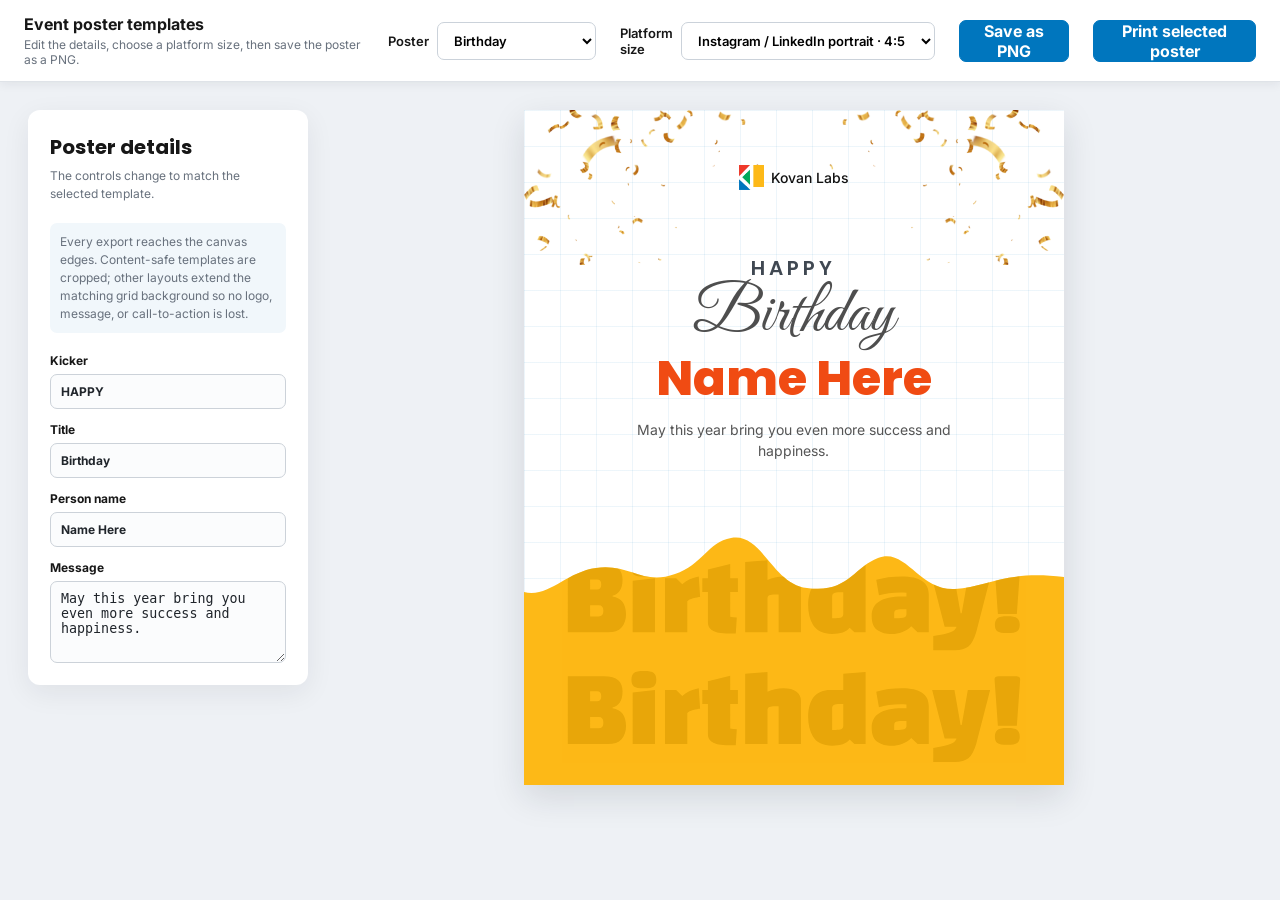
==== figma-export/index.html @ 2236638f "Add automated event poster generation and delivery with Supabase (GH#39) Implements an automated wor" ====
<!doctype html>
<html lang="en">
<head>
  <meta charset="utf-8">
  <meta name="viewport" content="width=device-width, initial-scale=1">
  <meta name="description" content="Reusable Kovan Labs event poster templates">
  <title>Kovan Labs poster templates</title>
  <link rel="preconnect" href="https://fonts.googleapis.com">
  <link rel="preconnect" href="https://fonts.gstatic.com" crossorigin>
  <link href="https://fonts.googleapis.com/css2?family=Great+Vibes&family=Inter:wght@400;500;600&family=Poppins:wght@600;700;800&display=swap" rel="stylesheet">
  <link rel="stylesheet" href="poster-templates.css">
</head>
<body>
  <header class="toolbar">
    <div>
      <strong>Event poster templates</strong>
      <span>Edit the details, choose a platform size, then save the poster as a PNG.</span>
    </div>
    <label>Poster
      <select id="poster-picker">
        <option value="birthday">Birthday</option>
        <option value="hiring">Hiring</option>
        <option value="anniversary">Work anniversary</option>
        <option value="festival">Festival / greeting</option>
        <option value="company">Company event</option>
      </select>
    </label>
    <label>Platform size
      <select id="size-picker">
        <option value="1080x1350">Instagram / LinkedIn portrait · 4:5</option>
        <option value="1080x1080">Instagram / LinkedIn square · 1:1</option>
        <option value="1080x1920">Instagram / Facebook story · 9:16</option>
        <option value="1200x1500">Facebook portrait · 4:5</option>
      </select>
    </label>
    <button id="download-poster" type="button">Save as PNG</button>
    <button id="print-poster" type="button">Print selected poster</button>
  </header>

  <main class="workspace">
    <aside class="editor" aria-label="Poster content editor">
      <h1>Poster details</h1>
      <p>The controls change to match the selected template.</p>
      <p class="export-note">Every export reaches the canvas edges. Content-safe templates are cropped; other layouts extend the matching grid background so no logo, message, or call-to-action is lost.</p>
      <div id="editor-fields"></div>
      <label class="file-field">Person photo
        <input id="photo-input" type="file" accept="image/*">
        <small>Used by the work-anniversary template.</small>
      </label>
    </aside>

    <p id="export-status" class="export-status" role="status" aria-live="polite"></p>

    <section class="posters" aria-label="Poster previews">
      <article class="poster poster--birthday is-selected" data-poster="birthday">
        <div class="brand-lockup"><img src="../reference/logo/kovan_logo_square.jpg" alt=""><span>Kovan Labs</span></div>
        <img class="confetti confetti--left" src="images/node-84.png" alt="">
        <img class="confetti confetti--right" src="images/node-84.png" alt="">
        <div class="birthday-copy">
          <span class="eyebrow" data-field="kicker">Happy</span>
          <h2 data-field="title">Birthday</h2>
          <h3 data-field="name">Name Here</h3>
          <p data-field="message">May this year bring you even more success and happiness.</p>
        </div>
        <svg class="birthday-footer" viewBox="0 0 540 285" preserveAspectRatio="none" aria-hidden="true">
          <defs>
            <clipPath id="birthday-wave-clip">
              <path d="M0 92C25 98 42 72 72 68C105 63 119 86 151 74C178 65 184 42 207 38C238 32 248 84 283 88C323 94 330 67 354 58C382 47 395 91 431 89C463 87 481 70 540 77V285H0Z"/>
            </clipPath>
          </defs>
          <g clip-path="url(#birthday-wave-clip)">
            <rect width="540" height="285" fill="#FDB917"/>
            <svg class="birthday-pattern" x="38" y="20" width="464" height="254" viewBox="0 0 799 450" preserveAspectRatio="none" overflow="hidden">
              <image href="../Group%2027.svg" width="799" height="1247"/>
            </svg>
          </g>
        </svg>
      </article>

      <article class="poster poster--hiring" data-poster="hiring">
        <div class="brand-lockup brand-lockup--left"><img src="../reference/logo/kovan_logo_square.jpg" alt=""><span>Kovan Labs</span></div>
        <div class="hiring-copy">
          <h2 data-field="title">We’re<br>Hiring</h2>
          <h3 data-field="role">Role Here</h3>
          <div class="job-meta"><span data-field="experience">2+ years</span><span data-field="mode">Hybrid mode</span></div>
        </div>
        <img class="briefcase" src="images/job-1-337.png" alt="Leather work briefcase">
        <div class="hiring-cta">
          <i aria-hidden="true"></i>
          <p data-field="message">If you’re the right fit, <strong>apply now!</strong><br>Send your CV to <strong>careers@kovanlabs.com</strong></p>
        </div>
      </article>

      <article class="poster poster--anniversary" data-poster="anniversary">
        <div class="brand-lockup"><img src="../reference/logo/kovan_logo_square.jpg" alt=""><span>Kovan Labs</span></div>
        <div class="anniversary-copy">
          <span class="eyebrow" data-field="kicker">Happy</span>
          <h2 data-field="title">Work Anniversary</h2>
        </div>
        <div class="photo-stack">
          <div class="blue-card"></div>
          <figure><img data-photo src="images/image-190.png" alt="Employee portrait"></figure>
          <i class="triangle triangle--left"></i><i class="triangle triangle--right"></i>
        </div>
        <div class="anniversary-message">
          <h3 data-field="name">Name Here</h3>
          <strong data-field="years">Cheers to 1 year!</strong>
          <p data-field="message">Wishing you continued success and happiness ahead.</p>
        </div>
        <div class="corner-ribbon" aria-hidden="true"></div>
      </article>

      <article class="poster poster--festival" data-poster="festival">
        <div class="brand-lockup"><img src="../reference/logo/kovan_logo_square.jpg" alt=""><span>Kovan Labs</span></div>
        <svg class="festival-arch" viewBox="0 0 540 320" preserveAspectRatio="none" aria-hidden="true">
          <path d="M0 320V160C0 74 74 0 160 0H380C466 0 540 74 540 160V320Z" fill="#39C27C"/>
          <path d="M60 320V170C60 104 112 50 180 50H360C428 50 480 104 480 170V320Z" fill="#0076be"/>
          <path d="M120 320V180C120 128 162 90 212 90H328C378 90 420 128 420 180V320Z" fill="#FDB917"/>
        </svg>
        <div class="festival-copy">
          <span class="eyebrow" data-field="kicker">Wishing you a</span>
          <h2 data-field="title">Happy Festival</h2>
          <h3 data-field="name">Kovan team</h3>
          <p data-field="message">May this celebration bring you and your family joy, health, and prosperity.</p>
        </div>
        <div class="festival-ribbon" aria-hidden="true"></div>
      </article>

      <article class="poster poster--company" data-poster="company">
        <div class="brand-lockup"><img src="../reference/logo/kovan_logo_square.jpg" alt=""><span>Kovan Labs</span></div>
        <div class="company-copy">
          <span class="eyebrow company-eyebrow" data-field="kicker">Kovan Labs presents</span>
          <h2 data-field="title">Company Event</h2>
          <p data-field="name" class="company-name">Everyone is invited</p>
          <p data-field="message">Come join us for an afternoon of connection, celebration, and fun.</p>
        </div>
        <div class="company-bar" aria-hidden="true"></div>
      </article>
    </section>
  </main>
  <script src="poster-templates.js"></script>
</body>
</html>
---- figma-export/poster-templates.css ----
:root { --red:#ef3829; --green:#00a95c; --yellow:#fdb917; --blue:#0076be; --ink:#171717; --muted:#666; }
* { box-sizing:border-box; }
body { margin:0; color:var(--ink); background:#eef1f5; font-family:Inter,Arial,sans-serif; }
.toolbar { position:sticky; z-index:10; top:0; display:flex; align-items:center; gap:24px; padding:14px 24px; background:#fff; border-bottom:1px solid #dfe3e8; box-shadow:0 2px 10px #18212b12; }
.toolbar div { margin-right:auto; display:grid; gap:3px; }.toolbar span,.editor p,.file-field small { color:#68717d; font-size:12px; }
.toolbar label { display:flex; align-items:center; gap:8px; font-size:13px; font-weight:600; }
select,button,input { font:inherit; } select,button { min-height:38px; border:1px solid #cbd2da; border-radius:7px; background:#fff; padding:0 12px; }
button { border-color:var(--blue); color:#fff; background:var(--blue); font-weight:700; cursor:pointer; }
.workspace { display:grid; grid-template-columns:280px minmax(0,1fr); gap:28px; max-width:1500px; margin:auto; padding:28px; }
.export-note { padding:10px; border-radius:7px; background:#f1f7fb; }
.export-status { position:fixed; z-index:20; right:24px; bottom:24px; display:none; margin:0; padding:11px 14px; border-radius:8px; color:#fff; background:#202a35; box-shadow:0 5px 20px #0003; font-size:13px; }
.export-status.is-visible { display:block; }
.editor { position:sticky; top:94px; align-self:start; padding:22px; border-radius:12px; background:#fff; box-shadow:0 8px 28px #17212b12; }
.editor h1 { margin:0; font:700 20px Poppins,sans-serif; }.editor p { margin:5px 0 20px; line-height:1.5; }
#editor-fields { display:grid; gap:13px; }.editor label { display:grid; gap:6px; font-size:12px; font-weight:700; }
.editor input,.editor textarea { width:100%; border:1px solid #ccd2d9; border-radius:7px; padding:9px 10px; color:#20252b; background:#fbfcfd; }
.editor textarea { min-height:82px; resize:vertical; }.file-field { margin-top:16px; }.file-field.is-hidden { display:none; }
.posters { display:flex; flex-wrap:wrap; align-items:flex-start; justify-content:center; gap:28px; }
.poster { position:relative; overflow:hidden; width:min(100%,540px); aspect-ratio:4/5; background-color:#fff; background-image:linear-gradient(#0076be12 1px,transparent 1px),linear-gradient(90deg,#0076be12 1px,transparent 1px); background-size:36px 36px; box-shadow:0 12px 32px #15202c20; display:none; isolation:isolate; }
.poster.is-selected { display:block; }
.brand-lockup { position:absolute; z-index:5; top:55px; left:50%; display:flex; align-items:center; gap:7px; transform:translateX(-50%); color:#111; font:500 14px/1 Inter,Arial,sans-serif; white-space:nowrap; }
.brand-lockup img { width:25px; height:25px; object-fit:contain; }
.brand-lockup--left { left:40px; transform:none; }
.eyebrow { display:block; color:#404852; font:600 20px Poppins,sans-serif; letter-spacing:.2em; text-transform:uppercase; }
.birthday-copy { position:relative; z-index:3; margin:143px auto 0; width:82%; text-align:center; }.birthday-copy h2 { margin:1px 0 -1px; color:#4e4e4e; font:400 64px/1 "Great Vibes",Georgia,serif; }.birthday-copy h3 { margin:5px 0 13px; color:#f04b13; font:800 48px/1.12 Poppins,sans-serif; }.birthday-copy p { max-width:350px; margin:auto; color:#555; font-size:14px; line-height:1.55; }
.confetti { position:absolute; z-index:2; top:0; width:45%; height:155px; object-fit:cover; object-position:top; }.confetti--left { left:0; }.confetti--right { right:0; transform:scaleX(-1); }
.birthday-footer { position:absolute; z-index:1; left:0; bottom:0; width:100%; height:285px; overflow:hidden; }.birthday-pattern { overflow:hidden; opacity:.62; }
.hiring-copy { position:absolute; left:40px; top:140px; z-index:3; }.hiring-copy h2 { margin:0; color:#f00016; font:800 84px/.88 Poppins,sans-serif; letter-spacing:-.04em; }.hiring-copy h3 { display:inline-block; margin:25px 0 8px; padding:2px 8px; background:var(--yellow); font:700 58px/1.12 Poppins,sans-serif; }.job-meta { display:flex; gap:28px; padding-left:36px; font-size:15px; font-weight:600; }.briefcase { position:absolute; z-index:2; right:-3px; top:407px; width:183px; transform:rotate(2deg); }.hiring-cta { position:absolute; left:40px; bottom:34px; }.hiring-cta i { display:block; width:0; height:0; margin-bottom:13px; border-left:8px solid transparent; border-right:8px solid transparent; border-top:13px solid var(--yellow); }.hiring-cta p { margin:0; color:#333; font-size:13px; line-height:1.55; }
.anniversary-copy { position:absolute; z-index:4; top:110px; width:100%; text-align:center; }.anniversary-copy h2 { margin:4px 0 0; color:var(--blue); font:400 43px/1 "Great Vibes",Georgia,serif; }.photo-stack { position:absolute; z-index:3; top:200px; left:50%; width:235px; height:274px; transform:translateX(-50%); }.photo-stack .blue-card { position:absolute; inset:10px 25px 9px -18px; background:var(--blue); transform:rotate(-7deg); }.photo-stack figure { position:absolute; inset:0; margin:0; padding:11px; background:#fff; border:2px solid #e6e6e6; box-shadow:0 5px 13px #1b27352b; }.photo-stack img { width:100%; height:100%; object-fit:cover; }.triangle { position:absolute; width:0; height:0; border-top:14px solid transparent; border-bottom:14px solid transparent; border-left:22px solid var(--blue); }.triangle--left { left:-7px; bottom:-7px; transform:rotate(45deg); }.triangle--right { right:-38px; top:107px; }
.anniversary-message { position:absolute; z-index:3; top:505px; width:100%; padding:0 90px; text-align:center; }.anniversary-message h3 { margin:0 0 7px; color:var(--blue); font:700 19px Poppins,sans-serif; }.anniversary-message strong { font-size:13px; }.anniversary-message p { margin:5px auto; max-width:330px; color:#555; font-size:12px; line-height:1.5; }.corner-ribbon { position:absolute; right:-20px; top:-12px; width:80px; height:40px; border:10px solid var(--blue); transform:rotate(35deg); }
/* Festival / greeting poster — logo + copy on light bg, colourful arch at bottom */
.festival-arch { position:absolute; z-index:1; left:0; top:auto; bottom:0; width:100%; height:300px; }
.festival-copy { position:relative; z-index:3; margin:150px auto 0; width:82%; text-align:center; }
.festival-copy h2 { margin:2px 0 -1px; color:#0d5a3c; font:400 62px/1 "Great Vibes",Georgia,serif; }
.festival-copy h3 { margin:6px 0 12px; color:var(--red); font:800 40px/1.12 Poppins,sans-serif; }
.festival-copy p { max-width:360px; margin:auto; color:#444; font-size:14px; line-height:1.55; }
.festival-ribbon { position:absolute; z-index:4; left:0; bottom:0; width:100%; height:18px; background:repeating-linear-gradient(90deg,var(--red) 0 40px,var(--yellow) 40px 80px,var(--green) 80px 120px,var(--blue) 120px 160px); }
/* Company event poster */
.company-copy { position:relative; z-index:3; margin:150px auto 0; width:80%; text-align:center; }
.company-eyebrow { font-size:14px; }
.company-copy h2 { margin:4px 0 12px; color:var(--blue); font:800 52px/1.08 Poppins,sans-serif; }
.company-copy .company-name { margin:0 0 14px; color:var(--red); font:700 22px/1.2 Poppins,sans-serif; }
.company-copy p { max-width:380px; margin:auto; color:#444; font-size:15px; line-height:1.6; }
.company-bar { position:absolute; z-index:2; left:0; bottom:0; width:100%; height:8px; background:var(--ink); }
@media (max-width:900px) { .toolbar { flex-wrap:wrap; gap:10px; }.toolbar div { width:100%; }.workspace { grid-template-columns:1fr; padding:16px; }.editor { position:static; }.poster { font-size:80%; } }
@media print { @page { size:8in 10in; margin:0; } body { background:#fff; }.toolbar,.editor { display:none!important; }.workspace,.posters { display:block; padding:0; margin:0; }.poster { display:none; width:8in; height:10in; box-shadow:none; print-color-adjust:exact; -webkit-print-color-adjust:exact; }.poster.is-selected { display:block; } }

/* Headless export captures the actual 540×675 template without re-layout. */
.export-mode { width:var(--export-width); height:var(--export-height); overflow:hidden; background:#fff; }
.export-mode .toolbar,.export-mode .editor,.export-mode .export-status { display:none!important; }
.export-mode .workspace { display:grid; place-items:center; width:100%; height:100%; max-width:none; margin:0; padding:0; }
.export-mode .posters { display:block; width:540px; height:675px; }
.export-mode .poster { display:none; width:540px; height:675px; max-width:none; transform:none; box-shadow:none; }
.export-mode .poster.is-selected { display:block; }
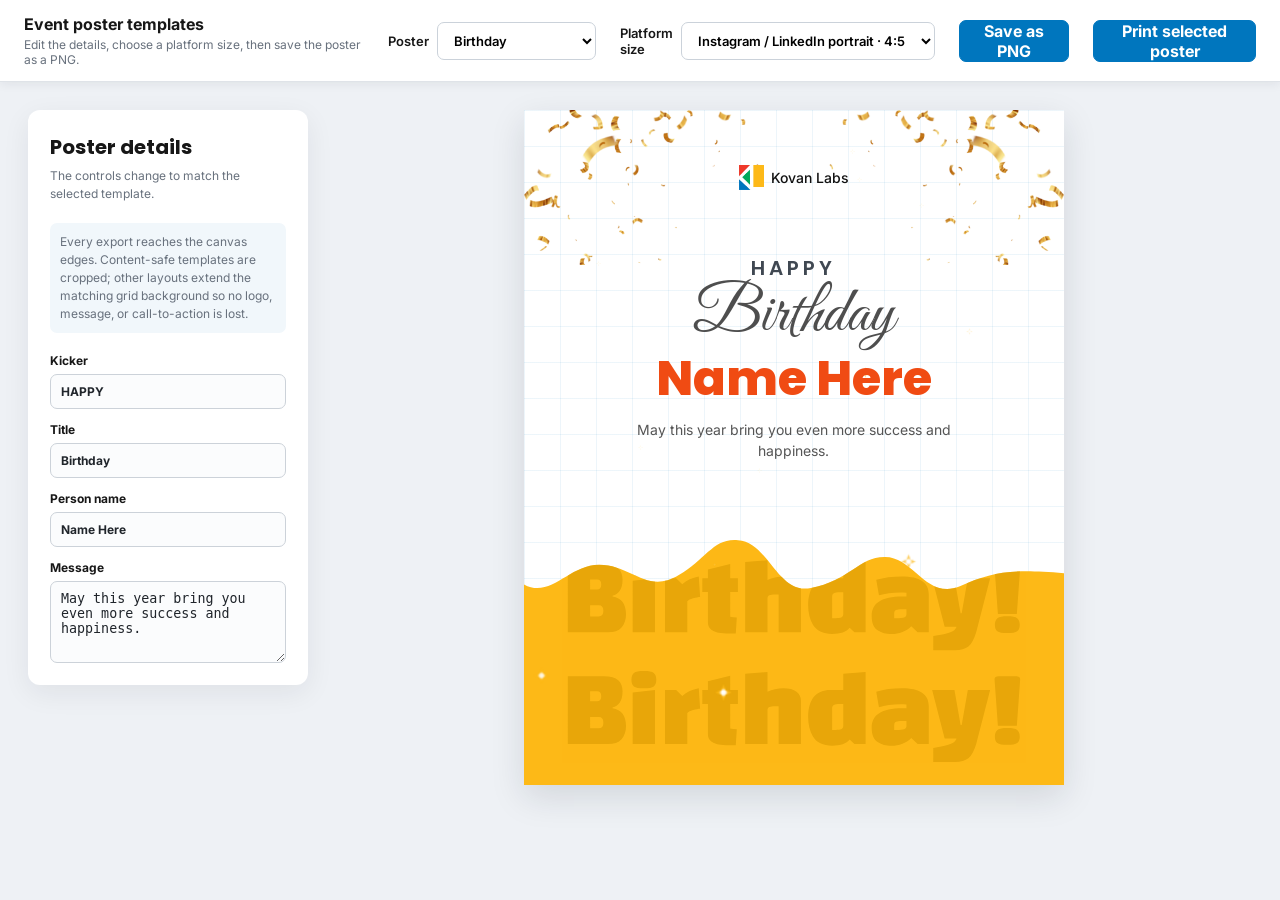
==== commit b0598725: "feat: add animated poster delivery pipeline" ====
--- a/figma-export/index.html
+++ b/figma-export/index.html
@@ -54,6 +54,7 @@
     <section class="posters" aria-label="Poster previews">
       <article class="poster poster--birthday is-selected" data-poster="birthday">
         <div class="brand-lockup"><img src="../reference/logo/kovan_logo_square.jpg" alt=""><span>Kovan Labs</span></div>
+        <div class="celebration" data-celebration="birthday"></div>
         <img class="confetti confetti--left" src="images/node-84.png" alt="">
         <img class="confetti confetti--right" src="images/node-84.png" alt="">
         <div class="birthday-copy">
@@ -93,6 +94,7 @@
 
       <article class="poster poster--anniversary" data-poster="anniversary">
         <div class="brand-lockup"><img src="../reference/logo/kovan_logo_square.jpg" alt=""><span>Kovan Labs</span></div>
+        <div class="celebration" data-celebration="anniversary"></div>
         <div class="anniversary-copy">
           <span class="eyebrow" data-field="kicker">Happy</span>
           <h2 data-field="title">Work Anniversary</h2>
@@ -138,6 +140,7 @@
       </article>
     </section>
   </main>
+  <script src="https://cdnjs.cloudflare.com/ajax/libs/gsap/3.12.5/gsap.min.js"></script>
   <script src="poster-templates.js"></script>
 </body>
 </html>
--- a/figma-export/poster-templates.css
+++ b/figma-export/poster-templates.css
@@ -52,3 +52,55 @@
 .export-mode .posters { display:block; width:540px; height:675px; }
 .export-mode .poster { display:none; width:540px; height:675px; max-width:none; transform:none; box-shadow:none; }
 .export-mode .poster.is-selected { display:block; }
+
+/* ============================================================
+   Celebration elements — confetti, balloons, glitters.
+   Animated with GSAP (see poster-templates.js). The static PNG
+   export hides these (keeps the plain, professional look); the
+   GIF export seeks the GSAP timeline per frame.
+   ============================================================ */
+/* Static PNG export: keep the poster plain and professional.
+   GIF frame capture (frame-mode) keeps the celebration visible. */
+body.export-mode:not(.frame-mode) .celebration { display:none; }
+
+.celebration {
+  position:absolute; inset:0; z-index:3;
+  pointer-events:none; overflow:hidden;
+}
+/* Anniversary confetti pops from the top corners — keep it above the
+   photo stack but below the headline copy. */
+.poster--anniversary .celebration { z-index:4; }
+
+/* ---- Confetti ---- */
+.confetti-piece {
+  position:absolute; border-radius:2px;
+  will-change:transform,opacity;
+}
+
+/* ---- Balloons ---- */
+.balloon {
+  position:absolute; bottom:-90px; width:34px; height:44px;
+  border-radius:95% 95% 50% 50% / 75% 75% 45% 45%;
+  background:var(--balloon-color, #ef3829);
+  box-shadow:inset -6px -8px 12px rgba(0,0,0,.14);
+  will-change:transform,opacity;
+}
+.balloon::before { /* knot */
+  content:""; position:absolute; left:50%; bottom:-7px; width:0; height:0;
+  transform:translateX(-50%);
+  border-left:5px solid transparent; border-right:5px solid transparent;
+  border-top:8px solid var(--balloon-color, #ef3829);
+}
+.balloon::after { /* string */
+  content:""; position:absolute; left:50%; top:100%; width:1px; height:70px;
+  transform:translateX(-50%); background:rgba(0,0,0,.22);
+}
+
+/* ---- Glitters ---- */
+.glitter {
+  position:absolute; width:13px; height:13px;
+  background:radial-gradient(circle, #fff 0 16%, #fdb917 36%, rgba(253,185,23,.65) 52%, transparent 78%);
+  clip-path:polygon(50% 0, 62% 38%, 100% 50%, 62% 62%, 50% 100%, 38% 62%, 0 50%, 38% 38%);
+  filter:drop-shadow(0 0 3px rgba(253,185,23,.8));
+  will-change:transform,opacity,filter;
+}
